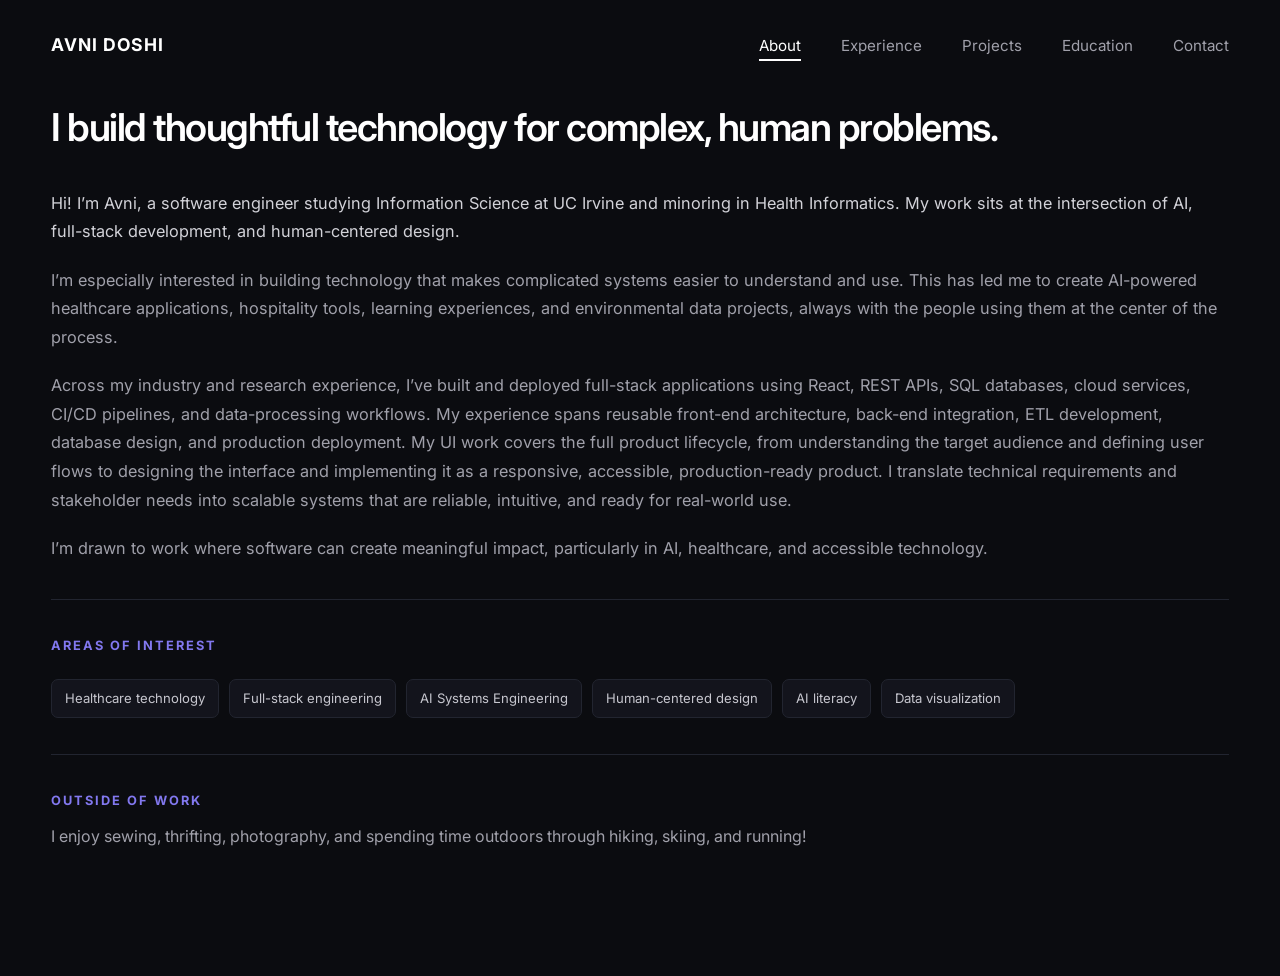
==== about.html @ ccf7d92a "Publish portfolio website" ====
<!DOCTYPE html>
<html lang="en">
<head>
    <meta charset="UTF-8"><meta name="viewport" content="width=device-width, initial-scale=1.0">
    <title>About - Avni Doshi</title>
    <link rel="preconnect" href="https://fonts.googleapis.com"><link rel="preconnect" href="https://fonts.gstatic.com" crossorigin>
    <link href="https://fonts.googleapis.com/css2?family=Inter:wght@300;400;500;600;700&display=swap" rel="stylesheet"><link rel="stylesheet" href="style.css">
</head>
<body>
    <header><a class="logo" href="index.html">Avni Doshi</a><nav aria-label="Main navigation"><ul>
        <li><a class="active" aria-current="page" href="about.html">About</a></li><li><a href="experience.html">Experience</a></li><li><a href="projects.html">Projects</a></li><li><a href="education.html">Education</a></li><li><a href="contact.html">Contact</a></li>
    </ul></nav></header>
    <main class="about-page">
        <section class="about-intro">
            <h1>I build thoughtful technology for complex, human problems.</h1>
            <div class="about-copy">
                <p>Hi! I’m Avni, a software engineer studying Information Science at UC Irvine and minoring in Health Informatics. My work sits at the intersection of AI, full-stack development, and human-centered design.</p>
                <p>I’m especially interested in building technology that makes complicated systems easier to understand and use. This has led me to create AI-powered healthcare applications, hospitality tools, learning experiences, and environmental data projects, always with the people using them at the center of the process.</p>
                <p>Across my industry and research experience, I’ve built and deployed full-stack applications using React, REST APIs, SQL databases, cloud services, CI/CD pipelines, and data-processing workflows. My experience spans reusable front-end architecture, back-end integration, ETL development, database design, and production deployment. My UI work covers the full product lifecycle, from understanding the target audience and defining user flows to designing the interface and implementing it as a responsive, accessible, production-ready product. I translate technical requirements and stakeholder needs into scalable systems that are reliable, intuitive, and ready for real-world use.</p>
                <p>I’m drawn to work where software can create meaningful impact, particularly in AI, healthcare, and accessible technology.</p>
            </div>
        </section>

        <section class="about-interests" aria-labelledby="interests-title">
            <h2 id="interests-title">Areas of interest</h2>
            <div class="interest-list">
                <span>Healthcare technology</span>
                <span>Full-stack engineering</span>
                <span>AI Systems Engineering</span>
                <span>Human-centered design</span>
                <span>AI literacy</span>
                <span>Data visualization</span>
            </div>
        </section>

        <section class="about-personal">
            <h2>Outside of work</h2>
            <p>I enjoy sewing, thrifting, photography, and spending time outdoors through hiking, skiing, and running!</p>
        </section>
    </main>
</body>
</html>
---- style.css ----
:root {
    --background: #0b0c10;
    --surface: #13141c;
    --surface-border: #222530;
    --text: #ffffff;
    --muted-text: #a0a0aa;
    --accent: #8278ef;
    --accent-hover: #7166df;
    --portrait-glow: rgba(113, 99, 190, 0.38);
}

/* Reset */

* {
    margin: 0;
    padding: 0;
    box-sizing: border-box;
}

html {
    scroll-behavior: smooth;
}

body {
    width: 100%;
    max-width: 100%;
    margin: 0;
    padding: 0 4%;
    overflow-x: hidden;

    background-color: var(--background);
    color: var(--text);

    font-family: "Inter", sans-serif;
    line-height: 1.5;
}

a {
    color: inherit;
    text-decoration: none;
}

/* Navigation */

header {
    display: flex;
    justify-content: space-between;
    align-items: center;

    width: 100%;
    padding: 2rem 0 1rem;
}

.logo {
    color: var(--text);
    font-size: 1.1rem;
    font-weight: 700;
    letter-spacing: 1px;
    text-transform: uppercase;
}

nav ul {
    display: flex;
    gap: 2.5rem;
    list-style: none;
}

nav ul li a {
    padding-bottom: 4px;

    color: var(--muted-text);
    font-size: 0.95rem;

    border-bottom: 2px solid transparent;

    transition:
        color 0.3s ease,
        border-color 0.3s ease;
}

nav ul li a:hover,
nav ul li a.active {
    color: var(--text);
    border-color: var(--text);
}

/* Hero */

.hero-container {
    position: relative;

    display: flex;
    align-items: stretch;
    justify-content: space-between;

    width: 100%;
    min-height: 460px;
    padding: 1.5rem 0 4rem;
    gap: 4rem;
}

.hero-text {
    flex: 1.6;

    display: flex;
    flex-direction: column;
    justify-content: flex-start;
    padding-top: 2rem;
}

.hero-text h1 {
    max-width: 900px;
    margin-bottom: 1.75rem;

    font-size: clamp(2.5rem, 4vw, 3.5rem);
    font-weight: 600;
    line-height: 1.2;
    letter-spacing: -0.5px;
}

.hero-text p {
    max-width: 700px;
    margin-bottom: 2.5rem;

    color: #b0b0b8;
    font-size: 1.2rem;
}

.cta-buttons {
    display: flex;
    gap: 1rem;
}

.btn {
    display: inline-flex;
    align-items: center;
    justify-content: center;

    padding: 0.85rem 2rem;
    border-radius: 8px;

    font-size: 0.95rem;
    font-weight: 500;
    cursor: pointer;

    transition:
        background-color 0.3s ease,
        border-color 0.3s ease,
        transform 0.3s ease;
}

.btn:hover {
    transform: translateY(-2px);
}

.btn-primary {
    color: #ffffff;
    background-color: var(--accent);
    border: 1px solid var(--accent);
}

.btn-primary:hover {
    background-color: var(--accent-hover);
    border-color: var(--accent-hover);
}

.btn-secondary {
    color: #ffffff;
    background-color: transparent;
    border: 1px solid #383a47;
}

.btn-secondary:hover {
    background-color: #1a1b22;
    border-color: #5a5d6c;
}

/* Transparent portrait and background glow */
.hero-image-wrapper {
    flex: 1;
    position: relative;
    isolation: isolate;

    display: flex;
    align-items: flex-end;
    justify-content: center;

    min-height: 500px;

    /* Important: remove the background and visible clipping */
    overflow: visible;
    background: transparent;
}

/* Soft glow that extends outside the image container */
.hero-image-wrapper::before {
    content: "";
    position: absolute;

    /* Extends the glow past the container so there is no hard line */
    inset: -20% -25% -10% -45%;
    z-index: -1;

    background:
        radial-gradient(
            ellipse at 65% 52%,
            rgba(113, 99, 190, 0.25) 0%,
            rgba(55, 52, 90, 0.15) 35%,
            rgba(25, 25, 40, 0.07) 55%,
            transparent 75%
        );

    filter: blur(20px);
    pointer-events: none;
}

/* Softens the bottom edge */
.hero-image-wrapper::after {
    content: "";
    position: absolute;
    right: -15%;
    bottom: 0;
    left: -15%;
    z-index: 2;

    height: 16%;

    background:
        linear-gradient(
            to bottom,
            transparent,
            var(--background) 92%
        );

    pointer-events: none;
}

.profile-img {
    position: relative;
    z-index: 1;

    display: block;
    width: 100%;
    max-width: 520px;
    height: 100%;

    object-fit: contain;
    object-position: center bottom;

    filter:
        drop-shadow(0 20px 32px rgba(0, 0, 0, 0.22));
}

/* Featured work */

.featured-section {
    width: 100%;
    padding-bottom: 6rem;
}

.section-title {
    margin-bottom: 2.5rem;

    color: #888894;
    font-size: 0.8rem;
    letter-spacing: 2px;
    text-transform: uppercase;
}

.grid-container {
    display: grid;
    grid-template-columns: repeat(4, minmax(0, 1fr));
    gap: 2rem;

    width: 100%;
}

.card {
    display: flex;
    flex-direction: column;

    padding: 1.75rem;

    background-color: var(--surface);
    border: 1px solid var(--surface-border);
    border-radius: 18px;

    cursor: pointer;

    transition:
        transform 0.3s ease,
        border-color 0.3s ease;
}

.card:hover {
    transform: translateY(-5px);
    border-color: #3b3f54;
}

.card-img-placeholder {
    width: 100%;
    height: 160px;
    margin-bottom: 1.5rem;

    overflow: hidden;

    background-color: #1c1e29;
    border-radius: 10px;
}

.thumb-aws {
    background:
        linear-gradient(
            135deg,
            #111111 0%,
            #222222 100%
        );
}

.thumb-scale {
    background-color: #fafafa;
}

.thumb-eco {
    background:
        radial-gradient(
            circle,
            #3a3b2b 0%,
            #111311 100%
        );
}

.thumb-say {
    background:
        linear-gradient(
            135deg,
            #445 0%,
            #89a 100%
        );
}

.tag {
    align-self: flex-start;

    margin-bottom: 0.85rem;
    padding: 0.25rem 0.6rem;

    color: #8a8d9a;
    background-color: #1c1e29;
    border-radius: 6px;

    font-size: 0.75rem;
    font-weight: 500;
}

.card h3 {
    margin-bottom: 0.6rem;

    font-size: 1.25rem;
    font-weight: 600;
}

.card p {
    flex-grow: 0;

    margin-bottom: 0;

    color: #8a8d9a;
    font-size: 0.9rem;
    line-height: 1.5;
}

.card-footer {
    display: none;
}

.featured-section .card-footer {
    display: none;
}

.arrow-icon {
    color: #555866;
    font-size: 0;
}

.arrow-icon::after {
    content: "↗";
    font-size: 1.2rem;
}

.card:hover .arrow-icon {
    color: #ffffff;
}

/* Tablet */

@media (max-width: 1200px) {
    .grid-container {
        grid-template-columns: repeat(2, 1fr);
    }
}

/* Mobile */

@media (max-width: 768px) {
    body {
        padding: 0 1.25rem;
    }

    header {
        align-items: flex-start;
        gap: 1.5rem;
    }

    nav ul {
        flex-wrap: wrap;
        justify-content: flex-end;
        gap: 0.75rem 1.25rem;
    }

    .hero-container {
        flex-direction: column-reverse;

        min-height: auto;
        padding: 1rem 0 4rem;
        gap: 2rem;
    }

    .hero-image-wrapper {
        width: 100%;
        min-height: 390px;
    }

    .profile-img {
        max-width: 430px;
    }

    .hero-text {
        text-align: center;
    }

    .hero-text p {
        margin: 0 auto 2.5rem;
    }

    .cta-buttons {
        justify-content: center;
    }

    .grid-container {
        grid-template-columns: 1fr;
    }
}

@media (max-width: 520px) {
    header {
        flex-direction: column;
    }

    nav,
    nav ul {
        width: 100%;
    }

    nav ul {
        justify-content: flex-start;
    }

    .hero-image-wrapper {
        min-height: 330px;
    }

    .cta-buttons {
        flex-direction: column;
    }
}

/* Interior pages */

.page-intro {
    display: flex;
    flex-direction: column;
    justify-content: flex-start;
    min-height: auto;
    max-width: 850px;
    padding: 2rem 0 8rem;
}

.page-eyebrow {
    margin-bottom: 1rem;
    color: var(--accent);
    font-size: 0.8rem;
    font-weight: 600;
    letter-spacing: 2px;
    text-transform: uppercase;
}

.page-intro h1 {
    margin-bottom: 1.5rem;
    font-size: clamp(2.75rem, 6vw, 5.5rem);
    font-weight: 600;
    line-height: 1.05;
    letter-spacing: -2px;
}

.page-intro > p:last-child {
    max-width: 700px;
    color: var(--muted-text);
    font-size: 1.2rem;
}

/* Projects index */

.projects-page,
.case-study {
    width: 100%;
    margin: 0 auto;
    padding: 2rem 0 8rem;
}

.projects-page {
    padding-top: 2rem;
}

.projects-heading {
    max-width: 760px;
    margin-bottom: 4rem;
}

.projects-heading h1,
.case-hero h1 {
    margin-bottom: 1.5rem;
    font-size: clamp(1.9rem, 3.5vw, 3.25rem);
    font-weight: 600;
    line-height: 1.05;
    letter-spacing: -2px;
}

.projects-heading > p:last-child {
    color: var(--muted-text);
    font-size: 1.1rem;
}

.project-list {
    display: grid;
    grid-template-columns: repeat(3, minmax(0, 1fr));
    gap: 1.5rem;
}

.project-card {
    display: block;
    overflow: hidden;
    background: var(--surface);
    border: 1px solid var(--surface-border);
    border-radius: 18px;
    transition: transform 0.25s ease, border-color 0.25s ease;
}

.project-card:hover,
.project-card:focus-visible {
    transform: translateY(-5px);
    border-color: #4a4e66;
    outline: none;
}

.project-card-image,
.case-hero-image {
    display: flex;
    align-items: center;
    justify-content: center;
    aspect-ratio: 16 / 10;
    color: rgba(255, 255, 255, 0.62);
    font-size: 0.75rem;
    font-weight: 600;
    letter-spacing: 1.5px;
    text-transform: uppercase;
}

.project-card-image img {
    display: block;
    width: 100%;
    height: 100%;
    object-fit: cover;
}

.project-card-image.cooking-thumbnail {
    padding: 0.65rem;
    background: #ead2cf;
}

.project-card-image.cooking-thumbnail img {
    object-fit: contain;
    object-position: center top;
}

.project-card-image.cycles-thumbnail,
.card-img-placeholder.cycles-thumbnail {
    padding: 0.65rem;
    background: #e1e6f5;
}

.project-card-image.cycles-thumbnail img,
.card-img-placeholder.cycles-thumbnail img {
    width: 100%;
    height: 100%;
    object-fit: contain;
    object-position: center;
}

.project-card-image.ecogov-thumbnail {
    padding: 0.65rem;
    background: #e7edf1;
}

.project-card-image.ecogov-thumbnail img {
    object-fit: contain;
    object-position: center;
}

.project-card-image.zot-thumbnail {
    padding: 0.65rem;
    background: #eaf0f7;
}

.project-card-image.zot-thumbnail img {
    object-fit: contain;
    object-position: center top;
}

.project-card-image.solace-thumbnail {
    padding: 0.65rem;
    background: #dce5f0;
}

.project-card-image.solace-thumbnail img {
    object-fit: contain;
    object-position: center top;
}

.image-science { background: linear-gradient(135deg, #173d50, #6675c7); }
.image-health { background: linear-gradient(135deg, #24483f, #62a68a); }
.image-solace { background: linear-gradient(135deg, #493a64, #b078a4); }
.image-zot { background: linear-gradient(135deg, #21426a, #d49a37); }
.image-home { background: linear-gradient(135deg, #372f66, #737ce4); }
.image-eco { background: linear-gradient(135deg, #273c2c, #7e9853); }
.image-cooking { background: linear-gradient(135deg, #66392e, #d27b52); }
.image-cycles { background: linear-gradient(135deg, #28394c, #568c9e); }

.project-card-copy {
    padding: 1.25rem;
}

.project-card-copy h2 {
    margin-bottom: 0.5rem;
    font-size: 1.1rem;
}

.project-card-copy p,
.case-section p {
    color: var(--muted-text);
}

/* Keep media transitions identical across every project detail page. */
.project-gallery {
    margin-top: 0;
    margin-bottom: 0;
    padding-top: 1rem;
    padding-bottom: 1.5rem;
}

.project-link {
    display: inline-block;
    margin-top: 1rem;
    color: #c2bcff;
    font-size: 0.9rem;
}

/* Project detail pages */

.back-link {
    display: inline-block;
    margin-bottom: 1.75rem;
    color: var(--muted-text);
}

.back-link:hover { color: var(--text); }

.case-hero { margin-bottom: 1.5rem; }

.case-hero .page-eyebrow { display: none; }

.case-hero-action {
    margin-top: 1.25rem;
}

.case-hero-actions {
    display: flex;
    flex-wrap: wrap;
    gap: 0.75rem;
    margin-top: 1.25rem;
}

.case-hero-image {
    width: 100%;
    margin-top: 3rem;
    border-radius: 18px;
}

.case-section {
    padding: 2.25rem 0;
    border-top: 1px solid var(--surface-border);
}

.case-section h2 {
    margin-bottom: 1.5rem;
    font-size: 1.35rem;
}

.case-section p {
    max-width: none;
    font-size: 1.05rem;
    line-height: 1.8;
}

.case-image-slot {
    display: flex;
    align-items: center;
    justify-content: center;
    min-height: 320px;
    margin-top: 1.5rem;
    color: #6f7280;
    background: var(--surface);
    border: 1px dashed #3a3d4b;
    border-radius: 14px;
}

.ecogov-hero > p {
    max-width: none;
    color: var(--muted-text);
    font-size: 1.1rem;
}

.case-content {
    display: grid;
    gap: 1rem;
    max-width: none;
}

.case-bullets {
    display: grid;
    gap: 0.7rem;
    margin-left: 1.2rem;
}

.case-bullets li {
    color: var(--muted-text);
    line-height: 1.7;
}

.download-button {
    justify-self: start;
    margin-top: 0.5rem;
}

.ecogov-gallery,
.cycles-gallery {
    display: grid;
    grid-template-columns: repeat(2, minmax(0, 1fr));
    gap: 1.5rem;
    align-items: start;
    width: min(100%, 980px);
    margin: 0 auto;
    padding: 1rem 0 1.5rem;
}

.ecogov-gallery figure,
.cycles-gallery figure {
    display: flex;
    flex-direction: column;
    align-items: center;
    overflow: hidden;
    padding: 1rem;
    background: #ffffff;
    border-radius: 14px;
    text-align: center;
}

.ecogov-gallery img,
.cycles-gallery img {
    display: block;
    width: auto;
    max-width: 100%;
    max-height: 44vh;
    height: auto;
    margin: 0 auto;
    object-fit: contain;
    object-position: center;
    border-radius: 8px;
}

.ecogov-gallery figcaption,
.cycles-gallery figcaption {
    padding: 0.8rem 0.25rem 0.15rem;
    color: #555866;
    font-size: 0.78rem;
}

.ecogov-gallery .gallery-wide,
.cycles-gallery .gallery-wide {
    grid-column: 1 / -1;
    width: min(100%, 760px);
    justify-self: center;
}

.health-gallery {
    display: grid;
    gap: 1.5rem;
    padding: 1rem 0 1.5rem;
}

.health-gallery figure {
    display: flex;
    flex-direction: column;
    align-items: center;
    overflow: hidden;
    padding: 1rem;
    background: #ffffff;
    border-radius: 14px;
    text-align: center;
}

.health-gallery img {
    display: block;
    width: 100%;
    height: auto;
    margin: 0 auto;
    border-radius: 8px;
}

.health-gallery figcaption {
    width: 100%;
    box-sizing: border-box;
    padding: 0.8rem 0.25rem 0.15rem;
    color: #555866;
    font-size: 0.78rem;
}

.tech-list {
    display: flex;
    flex-wrap: wrap;
    gap: 0.65rem;
}

.health-thumbnail {
    display: flex;
    align-items: center;
    justify-content: center;
    background: #e9eff0;
}

.health-thumbnail img {
    display: block;
    width: 92%;
    height: 88%;
    margin: auto;
    object-fit: contain;
    object-position: center;
    border-radius: 7px;
}

.science-thumbnail {
    display: flex;
    align-items: center;
    justify-content: center;
    background: #eeeafd;
}

.science-thumbnail img {
    display: block;
    width: 92%;
    height: 88%;
    margin: auto;
    object-fit: contain;
    object-position: center;
    border-radius: 7px;
}

.tech-list span {
    padding: 0.55rem 0.8rem;
    color: #c7c7cf;
    background: var(--surface);
    border: 1px solid var(--surface-border);
    border-radius: 7px;
    font-size: 0.85rem;
}

.cooking-gallery {
    columns: 2;
    column-gap: 1.5rem;
    width: min(100%, 900px);
    margin: 0 auto;
    padding: 1rem 0 1.5rem;
}

.cooking-gallery figure {
    display: flex;
    flex-direction: column;
    align-items: center;
    break-inside: avoid;
    overflow: hidden;
    margin-bottom: 1.5rem;
    padding: 1rem;
    background: #ffffff;
    border-radius: 14px;
    text-align: center;
}

.cooking-gallery .cooking-ui-figure {
    width: min(360px, 100%);
    margin-right: auto;
    margin-left: auto;
}

.cooking-gallery img {
    display: block;
    width: auto;
    max-width: 100%;
    max-height: 42vh;
    height: auto;
    margin: 0 auto;
    object-fit: contain;
    object-position: center;
    border-radius: 8px;
}

.cooking-gallery .cooking-ui-figure img {
    max-height: 52vh;
}

.cooking-gallery figcaption {
    padding: 0.8rem 0.25rem 0.15rem;
    color: #555866;
    font-size: 0.78rem;
}

.zot-gallery,
.solace-gallery {
    columns: 2;
    column-gap: 1.5rem;
    padding: 1rem 0 1.5rem;
}

.zot-gallery figure,
.solace-gallery figure {
    display: flex;
    flex-direction: column;
    align-items: center;
    max-width: 100%;
    box-sizing: border-box;
    break-inside: avoid;
    overflow: hidden;
    margin: 0 auto 1.5rem;
    padding: 1rem;
    background: #ffffff;
    border-radius: 14px;
    text-align: center;
}

.zot-gallery figure {
    width: min(100%, calc(45.7vh + 2rem));
}

.zot-gallery {
    display: flex;
    gap: 1.5rem;
    overflow-x: auto;
    scroll-padding-inline: max(1rem, calc((100% - 52vh - 2rem) / 2));
    scroll-snap-type: x mandatory;
    overscroll-behavior-inline: contain;
    padding-inline: max(1rem, calc((100% - 52vh - 2rem) / 2));
    scrollbar-width: thin;
    scrollbar-color: var(--accent) var(--surface);
}

.zot-gallery figure {
    flex: 0 0 min(calc(45.7vh + 2rem), calc(100% - 2rem));
    margin: 0 0 1.5rem;
    scroll-snap-align: center;
    scroll-snap-stop: always;
}

.solace-gallery figure {
    width: min(100%, calc(42vh + 2rem));
}

.solace-gallery {
    display: flex;
    gap: 1.5rem;
    overflow-x: auto;
    scroll-padding-inline: max(1rem, calc((100% - 47.9vh - 2rem) / 2));
    scroll-snap-type: x mandatory;
    overscroll-behavior-inline: contain;
    padding-inline: max(1rem, calc((100% - 47.9vh - 2rem) / 2));
    scrollbar-width: thin;
    scrollbar-color: var(--accent) var(--surface);
}

.solace-gallery figure {
    flex: 0 0 min(calc(42vh + 2rem), calc(100% - 2rem));
    margin: 0 0 1.5rem;
    scroll-snap-align: center;
    scroll-snap-stop: always;
}

.flashcard-gallery {
    --flashcard-half-width: 21rem;
    position: relative;
    display: block;
    overflow: visible;
    padding: 1rem 0 1.5rem;
    columns: auto;
}

.zot-gallery.flashcard-gallery {
    --flashcard-half-width: 22.85vh;
}

.solace-gallery.flashcard-gallery {
    --flashcard-half-width: 21vh;
}

.health-gallery.flashcard-gallery {
    --flashcard-half-width: min(30vw, 450px);
}

.health-gallery.flashcard-gallery figure {
    width: min(60vw, 900px);
}

.health-gallery.flashcard-gallery img {
    max-height: 58vh;
    object-fit: contain;
}

.homescreen-gallery.flashcard-gallery {
    --flashcard-half-width: min(30vw, 450px);
}

.homescreen-gallery.flashcard-gallery figure {
    width: min(60vw, 900px);
    max-width: 100%;
    box-sizing: border-box;
    overflow: hidden;
    padding: 1rem;
    background: #ffffff;
    border-radius: 14px;
    text-align: center;
}

.homescreen-gallery.flashcard-gallery figure.is-active {
    display: flex;
    flex-direction: column;
    align-items: center;
}

.homescreen-gallery.flashcard-gallery img {
    display: block;
    width: 100%;
    max-height: 58vh;
    height: auto;
    margin: 0 auto;
    object-fit: contain;
    object-position: center;
    border-radius: 8px;
}

.homescreen-gallery.flashcard-gallery figcaption {
    width: 100%;
    box-sizing: border-box;
    padding: 0.8rem 0.25rem 0.15rem;
    color: #555866;
    font-size: 0.78rem;
}

.homescreen-thumbnail {
    background: #e9e4ef;
    display: flex;
    align-items: center;
    justify-content: center;
    overflow: hidden;
}

.homescreen-thumbnail img {
    width: 92%;
    height: 92%;
    object-fit: contain;
    object-position: center;
}

.science-gallery.flashcard-gallery {
    --flashcard-half-width: min(26vw, 390px);
    padding-top: 1rem;
    padding-bottom: 1.5rem;
}

.science-gallery.flashcard-gallery figure {
    width: min(52vw, 780px);
    max-width: 100%;
    box-sizing: border-box;
    overflow: hidden;
    padding: 1rem;
    background: #ffffff;
    border-radius: 14px;
    text-align: center;
}

.science-gallery.flashcard-gallery figure.is-active {
    display: flex;
    flex-direction: column;
    align-items: center;
}

.science-gallery.flashcard-gallery img {
    display: block;
    width: 100%;
    max-height: 42vh;
    height: auto;
    margin: 0 auto;
    object-fit: contain;
    object-position: center;
    border-radius: 8px;
}

.science-gallery.flashcard-gallery figcaption {
    width: 100%;
    box-sizing: border-box;
    padding: 0.8rem 0.25rem 0.15rem;
    color: #555866;
    font-size: 0.78rem;
}

.flashcard-gallery figure {
    display: none;
    margin: 0 auto 1.25rem;
}

.flashcard-gallery figure.is-active {
    display: flex;
}

.flashcard-controls {
    position: absolute;
    inset: 1rem 0 1.5rem;
    pointer-events: none;
}

.flashcard-controls button {
    position: absolute;
    top: 50%;
    width: 2.6rem;
    height: 3.1rem;
    padding: 0 0 0.2rem;
    transform: translateY(-50%);
    color: #c7c7cf;
    background: var(--surface);
    border: 1px solid var(--surface-border);
    border-radius: 12px;
    font: inherit;
    font-size: 1.7rem;
    line-height: 1;
    cursor: pointer;
    pointer-events: auto;
    box-shadow: none;
}

.flashcard-controls button:first-child {
    left: max(0.25rem, calc(50% - var(--flashcard-half-width) - 6.5rem));
}

.flashcard-controls button:last-child {
    right: max(0.25rem, calc(50% - var(--flashcard-half-width) - 6.5rem));
}

.flashcard-controls button:hover,
.flashcard-controls button:focus-visible {
    color: #ffffff;
    background: #191a22;
    border-color: #555866;
    filter: none;
}

.flashcard-controls span {
    position: absolute;
    right: 0;
    bottom: 0;
    left: 0;
    transform: translateY(0.35rem);
    min-width: 3.5rem;
    color: var(--muted-text);
    text-align: center;
    font-size: 0.82rem;
}

.zot-gallery img,
.solace-gallery img {
    display: block;
    width: auto;
    max-width: 100%;
    max-height: 72vh;
    height: auto;
    margin: 0 auto;
    object-fit: contain;
}

.zot-gallery figcaption,
.solace-gallery figcaption {
    width: 100%;
    box-sizing: border-box;
    padding: 0.8rem 0.25rem 0.15rem;
    color: #555866;
    font-size: 0.78rem;
}

.prototype-evolution {
    display: flex;
    flex-direction: column;
    align-items: center;
    overflow: hidden;
    margin-top: 0.5rem;
    padding: 1rem;
    background: #ffffff;
    border-radius: 14px;
    text-align: center;
}

.prototype-evolution img {
    display: block;
    width: auto;
    max-width: 80%;
    height: auto;
    margin: 0 auto;
}

.prototype-evolution figcaption {
    padding: 0.8rem 0.25rem 0.15rem;
    color: #555866;
    font-size: 0.78rem;
}

@media (max-width: 768px) {
    .project-list { grid-template-columns: 1fr; }
    .case-section { grid-template-columns: 1fr; gap: 1.25rem; }
    .case-image-slot { grid-column: 1; }
    .ecogov-gallery,
    .cycles-gallery { grid-template-columns: 1fr; }
    .ecogov-gallery .gallery-wide,
    .cycles-gallery .gallery-wide { grid-column: 1; }
    .cooking-gallery { columns: 1; }
    .zot-gallery,
    .solace-gallery { columns: 1; }
}

@media (min-width: 769px) and (max-width: 1050px) {
    .project-list { grid-template-columns: repeat(2, minmax(0, 1fr)); }
}

/* Education */

.education-page {
    width: min(1120px, 100%);
    margin: 0 auto;
    padding: 2rem 0 8rem;
}

.education-degree {
    width: 100%;
    padding-bottom: 2.5rem;
}

.education-degree h1 {
    max-width: 850px;
    font-size: clamp(1.4rem, 2vw, 1.85rem);
    font-weight: 600;
    line-height: 1.2;
    letter-spacing: -0.75px;
}

.degree-line {
    display: flex;
    align-items: baseline;
    justify-content: space-between;
    gap: 2rem;
}

.education-degree h1 em {
    color: var(--muted-text);
    font-weight: 400;
}

.education-dates {
    flex-shrink: 0;
    margin-top: 0;
    color: var(--muted-text);
    font-size: 0.95rem;
}

.education-minor {
    margin-top: 0.4rem;
    color: #c2bcff;
    font-size: clamp(1.15rem, 1.6vw, 1.45rem);
}

.education-section {
    padding: 3.25rem 0;
    border-top: 1px solid var(--surface-border);
}

.section-heading {
    margin-bottom: 1.5rem;
}

.section-heading h2 {
    font-size: clamp(1.8rem, 3vw, 2.5rem);
    font-weight: 600;
}

.research-list {
    display: grid;
    gap: 1.5rem;
}

.research-card {
    padding: 2rem;
    background: var(--surface);
    border: 1px solid var(--surface-border);
    border-radius: 18px;
}

.research-card-heading {
    display: flex;
    justify-content: space-between;
    align-items: baseline;
    gap: 1.5rem;
    margin-bottom: 1rem;
}

.research-card-heading h3 {
    font-size: 1.35rem;
}

.research-card-heading a,
.inline-link {
    color: #c2bcff;
}

.research-card > p,
.research-card li {
    color: var(--muted-text);
    line-height: 1.75;
}

.research-card ul {
    display: grid;
    gap: 0.8rem;
    margin: 1.25rem 0 0 1.2rem;
}

.research-card li ul {
    gap: 0.45rem;
    margin-top: 0.55rem;
}

.research-card li ul li {
    font-size: 0.95rem;
}

.research-card strong {
    color: var(--text);
    font-weight: 600;
}

.course-grid {
    display: grid;
    grid-template-columns: repeat(3, minmax(0, 1fr));
    gap: 1rem;
}

.course {
    min-height: 130px;
    padding: 0.9rem 1rem;
    background: var(--surface);
    border: 1px solid var(--surface-border);
    border-radius: 12px;
}

.course span {
    display: block;
    margin-bottom: 0.35rem;
    color: #9c93ff;
    font-size: 0.75rem;
    font-weight: 600;
    letter-spacing: 1px;
}

.course h3 {
    font-size: 0.95rem;
    line-height: 1.45;
}

.course p {
    margin-top: 0.4rem;
    color: var(--muted-text);
    font-size: 0.78rem;
    line-height: 1.45;
}

@media (max-width: 900px) {
    .course-grid { grid-template-columns: repeat(2, minmax(0, 1fr)); }
}

@media (max-width: 560px) {
    .degree-line { align-items: flex-start; flex-direction: column; gap: 0.5rem; }
    .research-card { padding: 1.4rem; }
    .research-card-heading { align-items: flex-start; flex-direction: column; gap: 0.5rem; }
    .course-grid { grid-template-columns: 1fr; }
}

/* Experience */

.experience-page {
    width: min(1120px, 100%);
    margin: 0 auto;
    padding: 2rem 0 8rem;
}

.experience-section {
    padding: 3.25rem 0;
    border-top: 1px solid var(--surface-border);
    scroll-margin-top: 2rem;
}

.jobs-section {
    padding-top: 2rem;
    border-top: 0;
}

.experience-jump-nav {
    display: flex;
    flex-wrap: wrap;
    gap: 0.65rem;
    padding-bottom: 0.5rem;
}

.experience-jump-nav a {
    padding: 0.4rem 0.7rem;
    color: var(--muted-text);
    background: var(--surface);
    border: 1px solid var(--surface-border);
    border-radius: 7px;
    font-size: 0.78rem;
    transition: color 0.2s ease, border-color 0.2s ease;
}

.experience-jump-nav a:hover,
.experience-jump-nav a:focus-visible {
    color: var(--text);
    border-color: #55596b;
    outline: none;
}

.experience-list {
    display: grid;
    gap: 1.5rem;
}

.experience-card {
    padding: 2rem;
    background: var(--surface);
    border: 1px solid var(--surface-border);
    border-radius: 18px;
}

.experience-card-heading {
    display: flex;
    justify-content: space-between;
    align-items: flex-start;
    gap: 2rem;
    margin-bottom: 1.25rem;
}

.experience-card-heading h2 {
    margin-bottom: 0.25rem;
    font-size: 1.3rem;
}

.experience-card-heading p,
.experience-card-heading time,
.experience-card li {
    color: var(--muted-text);
}

.experience-card-heading time {
    flex-shrink: 0;
    font-size: 0.9rem;
}

.experience-card ul {
    display: grid;
    gap: 0.75rem;
    margin-left: 1.2rem;
}

.experience-card li {
    line-height: 1.7;
}

@media (max-width: 650px) {
    .experience-card { padding: 1.4rem; }
    .experience-card-heading { flex-direction: column; gap: 0.5rem; }
}

/* Contact */

.contact-page {
    width: min(1120px, 100%);
    margin: 0 auto;
    padding: 2rem 0 8rem;
}

.contact-heading {
    max-width: 720px;
    margin-bottom: 3rem;
}

.contact-heading h1 {
    margin-bottom: 0.8rem;
    font-size: clamp(1.75rem, 3vw, 2.75rem);
    line-height: 1.1;
}

.contact-heading > p:last-child { color: var(--muted-text); }

.contact-layout {
    display: grid;
    grid-template-columns: minmax(230px, 0.75fr) minmax(0, 1.8fr);
    gap: 2rem;
    align-items: start;
}

.contact-links {
    display: grid;
    gap: 0.75rem;
}

.contact-links a {
    display: flex;
    flex-direction: column;
    gap: 0.2rem;
    padding: 1.1rem 1.25rem;
    background: var(--surface);
    border: 1px solid var(--surface-border);
    border-radius: 12px;
    transition: border-color 0.2s ease, transform 0.2s ease;
}

.contact-links a:hover {
    transform: translateY(-2px);
    border-color: #4a4e66;
}

.contact-links small { color: var(--muted-text); }

.contact-form-section {
    padding: 1.75rem;
    background: var(--surface);
    border: 1px solid var(--surface-border);
    border-radius: 18px;
}

.contact-form-section h2 { margin-bottom: 1.5rem; }

.contact-form {
    display: grid;
    gap: 1rem;
}

.form-row { display: grid; gap: 0.45rem; }

.form-row label { font-size: 0.85rem; font-weight: 500; }

.form-label {
    display: flex;
    align-items: center;
    gap: 0.55rem;
    font-size: 0.85rem;
    font-weight: 500;
}

.optional-badge {
    padding: 0.2rem 0.45rem;
    color: var(--muted-text);
    background: #1a1b24;
    border: 1px solid var(--surface-border);
    border-radius: 999px;
    font-size: 0.65rem;
    font-weight: 500;
    letter-spacing: 0.3px;
}

.form-row label span,
.form-row small,
.form-status { color: var(--muted-text); font-weight: 400; }

.form-row input,
.form-row textarea {
    width: 100%;
    padding: 0.75rem 0.9rem;
    color: var(--text);
    background: #0f1016;
    border: 1px solid #343744;
    border-radius: 10px;
    font: inherit;
}

.form-row input:focus,
.form-row textarea:focus {
    border-color: var(--accent);
    outline: 2px solid rgba(130, 120, 239, 0.2);
}

.form-row textarea { resize: vertical; }

.form-row input[type="file"] {
    padding: 0.45rem;
    color: var(--muted-text);
    cursor: pointer;
}

.form-row input[type="file"]::file-selector-button {
    margin-right: 0.85rem;
    padding: 0.6rem 0.9rem;
    color: var(--text);
    background: #1c1e29;
    border: 1px solid #3a3d4b;
    border-radius: 7px;
    font: inherit;
    font-size: 0.82rem;
    font-weight: 500;
    cursor: pointer;
    transition: background-color 0.2s ease, border-color 0.2s ease;
}

.form-row input[type="file"]::file-selector-button:hover {
    background: #252735;
    border-color: #55596b;
}

.visually-hidden-file-input {
    position: absolute;
    width: 1px;
    height: 1px;
    overflow: hidden;
    clip: rect(0 0 0 0);
    clip-path: inset(50%);
    white-space: nowrap;
}

.file-picker {
    display: flex;
    align-items: center;
    gap: 0.85rem;
    min-height: 3.1rem;
    padding: 0.45rem;
    color: var(--muted-text);
    background: #0f1016;
    border: 1px solid #343642;
    border-radius: 10px;
}

.file-picker-button {
    flex: 0 0 auto;
    padding: 0.65rem 0.9rem;
    color: var(--text);
    background: #1c1e29;
    border: 1px solid #3a3d4b;
    border-radius: 7px;
    font-size: 0.82rem;
    font-weight: 500;
    cursor: pointer;
    transition: background-color 0.2s ease, border-color 0.2s ease;
}

.file-picker-button:hover,
.visually-hidden-file-input:focus-visible + .file-picker-button {
    background: #252735;
    border-color: #55596b;
}

.file-picker > span {
    overflow: hidden;
    text-overflow: ellipsis;
    white-space: nowrap;
    font-size: 0.82rem;
}

.selected-files {
    display: grid;
    gap: 0.45rem;
    margin: 0;
    padding: 0;
    list-style: none;
}

.selected-files:empty {
    display: none;
}

.selected-files li {
    display: flex;
    align-items: center;
    justify-content: space-between;
    gap: 1rem;
    padding: 0.65rem 0.75rem;
    background: #181922;
    border: 1px solid var(--surface-border);
    border-radius: 8px;
}

.selected-files li > span {
    display: grid;
    min-width: 0;
}

.selected-files strong {
    overflow: hidden;
    color: var(--text);
    text-overflow: ellipsis;
    white-space: nowrap;
    font-size: 0.78rem;
    font-weight: 500;
}

.selected-files small {
    font-size: 0.68rem;
}

.selected-files button {
    padding: 0.4rem 0.6rem;
    color: #c7c7cf;
    background: transparent;
    border: 1px solid #3a3d4b;
    border-radius: 6px;
    font: inherit;
    font-size: 0.7rem;
    cursor: pointer;
}

.selected-files button:hover,
.selected-files button:focus-visible {
    color: #ffffff;
    border-color: #666a7b;
}

.contact-form .btn { justify-self: start; }

.contact-form .btn:disabled {
    cursor: not-allowed;
    opacity: 0.55;
    transform: none;
}

.form-status { font-size: 0.78rem; }

@media (max-width: 760px) {
    .contact-layout { grid-template-columns: 1fr; }
    .contact-form-section { padding: 1.4rem; }
}

/* About */

.about-page {
    width: 100%;
    margin: 0 auto;
    padding: 2rem 0 8rem;
}

.about-intro {
    padding-bottom: 2.25rem;
}

.about-intro h1 {
    max-width: none;
    margin-bottom: 2.5rem;
    font-size: clamp(1.8rem, 3vw, 2.8rem);
    font-weight: 600;
    line-height: 1.1;
    letter-spacing: -1.5px;
}

.about-copy {
    display: grid;
    gap: 1.25rem;
    max-width: none;
}

.about-copy p {
    color: var(--muted-text);
    font-size: 1.02rem;
    line-height: 1.75;
}

.about-copy p:first-child { color: #d2d2d8; }

.about-interests {
    padding-top: 2.25rem;
    border-top: 1px solid var(--surface-border);
}

.about-interests h2 {
    margin-bottom: 1.5rem;
    color: var(--accent);
    font-size: 0.8rem;
    letter-spacing: 2px;
    text-transform: uppercase;
}

.interest-list {
    display: flex;
    flex-wrap: wrap;
    gap: 0.65rem;
}

.interest-list span {
    padding: 0.55rem 0.8rem;
    color: #c7c7cf;
    background: var(--surface);
    border: 1px solid var(--surface-border);
    border-radius: 7px;
    font-size: 0.82rem;
}

.about-personal {
    margin-top: 2.25rem;
    padding-top: 2.25rem;
    border-top: 1px solid var(--surface-border);
}

.about-personal h2 {
    margin-bottom: 0.85rem;
    color: var(--accent);
    font-size: 0.8rem;
    letter-spacing: 2px;
    text-transform: uppercase;
}

.about-personal p {
    color: var(--muted-text);
    font-size: 1rem;
}

@media (max-width: 640px) {
    .flashcard-gallery figure {
        max-width: calc(100% - 6.5rem);
    }

    .flashcard-controls button {
        width: 2.35rem;
        height: 2.75rem;
        font-size: 1.65rem;
    }

    .flashcard-controls button:first-child {
        left: 0.25rem;
    }

    .flashcard-controls button:last-child {
        right: 0.25rem;
    }
}
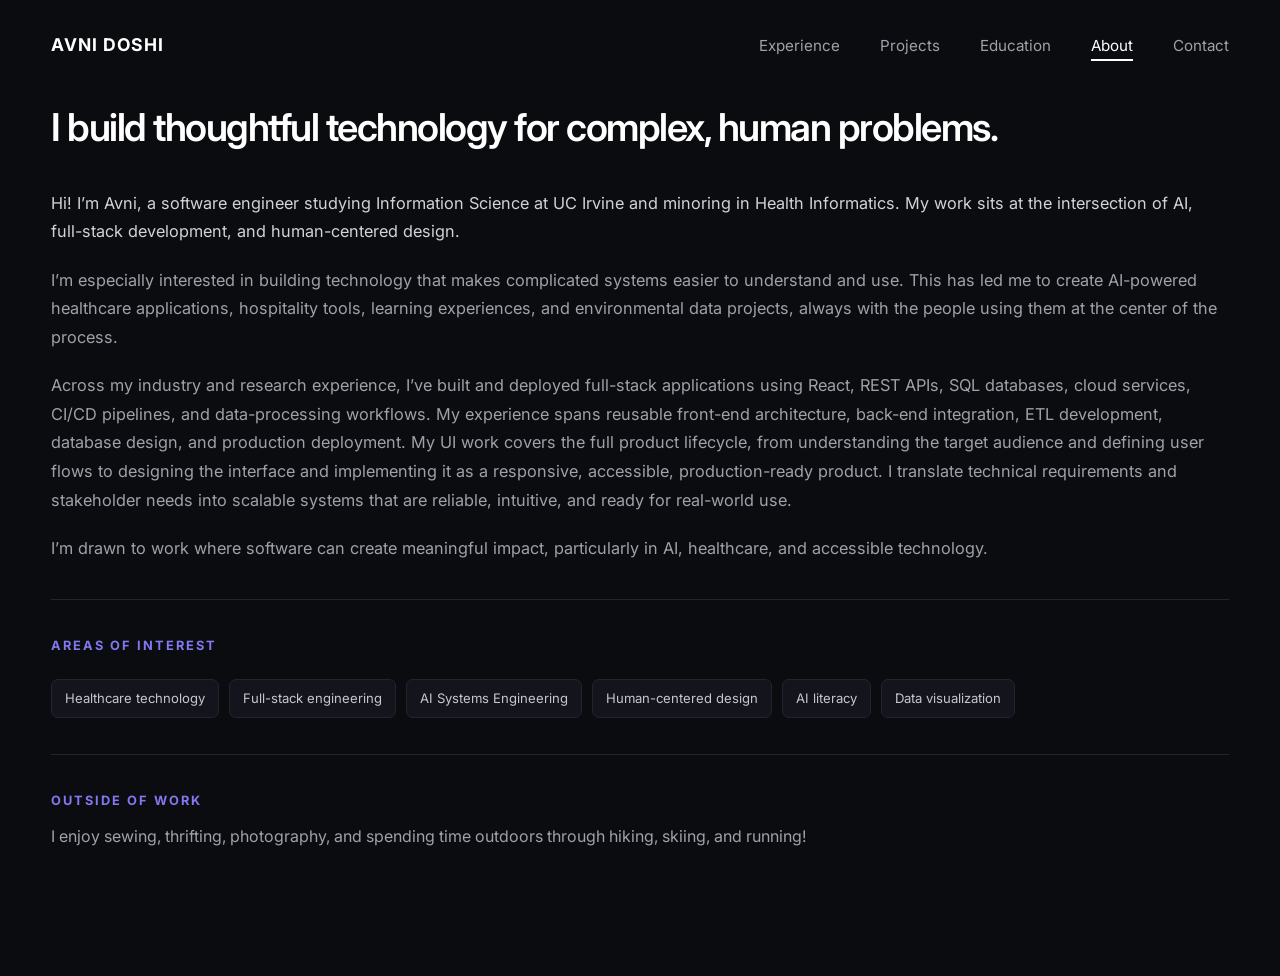
==== commit 58de1a9f: "Reorder top navigation menu" ====
--- a/about.html
+++ b/about.html
@@ -3,12 +3,13 @@
 <head>
     <meta charset="UTF-8"><meta name="viewport" content="width=device-width, initial-scale=1.0">
     <title>About - Avni Doshi</title>
+    <link rel="icon" type="image/png" href="favicon.png">
     <link rel="preconnect" href="https://fonts.googleapis.com"><link rel="preconnect" href="https://fonts.gstatic.com" crossorigin>
     <link href="https://fonts.googleapis.com/css2?family=Inter:wght@300;400;500;600;700&display=swap" rel="stylesheet"><link rel="stylesheet" href="style.css">
 </head>
 <body>
-    <header><a class="logo" href="index.html">Avni Doshi</a><nav aria-label="Main navigation"><ul>
-        <li><a class="active" aria-current="page" href="about.html">About</a></li><li><a href="experience.html">Experience</a></li><li><a href="projects.html">Projects</a></li><li><a href="education.html">Education</a></li><li><a href="contact.html">Contact</a></li>
+    <header><a class="logo" href="/">Avni Doshi</a><nav aria-label="Main navigation"><ul>
+        <li><a href="experience.html">Experience</a></li><li><a href="projects.html">Projects</a></li><li><a href="education.html">Education</a></li><li><a class="active" aria-current="page" href="about.html">About</a></li><li><a href="contact.html">Contact</a></li>
     </ul></nav></header>
     <main class="about-page">
         <section class="about-intro">
--- a/style.css
+++ b/style.css
@@ -376,20 +376,6 @@
 
 .featured-section .card-footer {
     display: none;
-}
-
-.arrow-icon {
-    color: #555866;
-    font-size: 0;
-}
-
-.arrow-icon::after {
-    content: "↗";
-    font-size: 1.2rem;
-}
-
-.card:hover .arrow-icon {
-    color: #ffffff;
 }
 
 /* Tablet */
@@ -810,6 +796,54 @@
     grid-column: 1 / -1;
     width: min(100%, 760px);
     justify-self: center;
+}
+
+.cycles-team-highlight {
+    display: flex;
+    flex-direction: column;
+    align-items: center;
+    width: min(100%, 520px);
+    box-sizing: border-box;
+    margin: 1rem auto 2.25rem;
+    padding: 1rem;
+    overflow: hidden;
+    background: #ffffff;
+    border-radius: 14px;
+    text-align: center;
+}
+
+.cycles-team-highlight img {
+    display: block;
+    width: 100%;
+    height: auto;
+    max-height: 68vh;
+    object-fit: contain;
+    object-position: center;
+    border-radius: 8px;
+}
+
+.cycles-team-highlight figcaption {
+    width: 100%;
+    box-sizing: border-box;
+    padding: 0.8rem 0.25rem 0.15rem;
+    color: #555866;
+    font-size: 0.78rem;
+}
+
+.cycles-gallery .gallery-portrait-fit {
+    width: min(100%, calc(29.72vh + 2rem));
+    box-sizing: border-box;
+    justify-self: center;
+}
+
+.cycles-gallery .gallery-portrait-fit img {
+    width: 100%;
+}
+
+@media (min-width: 769px) {
+    .cycles-gallery {
+        grid-template-columns: max-content minmax(0, 1fr);
+    }
 }
 
 .health-gallery {
@@ -1769,7 +1803,15 @@
     transform: none;
 }
 
-.form-status { font-size: 0.78rem; }
+.form-status {
+    min-height: 1.2em;
+    margin: 0;
+    color: var(--muted-text);
+    font-size: 0.78rem;
+}
+
+.form-status.success { color: #8fd3a5; }
+.form-status.error { color: #f0a0a8; }
 
 @media (max-width: 760px) {
     .contact-layout { grid-template-columns: 1fr; }
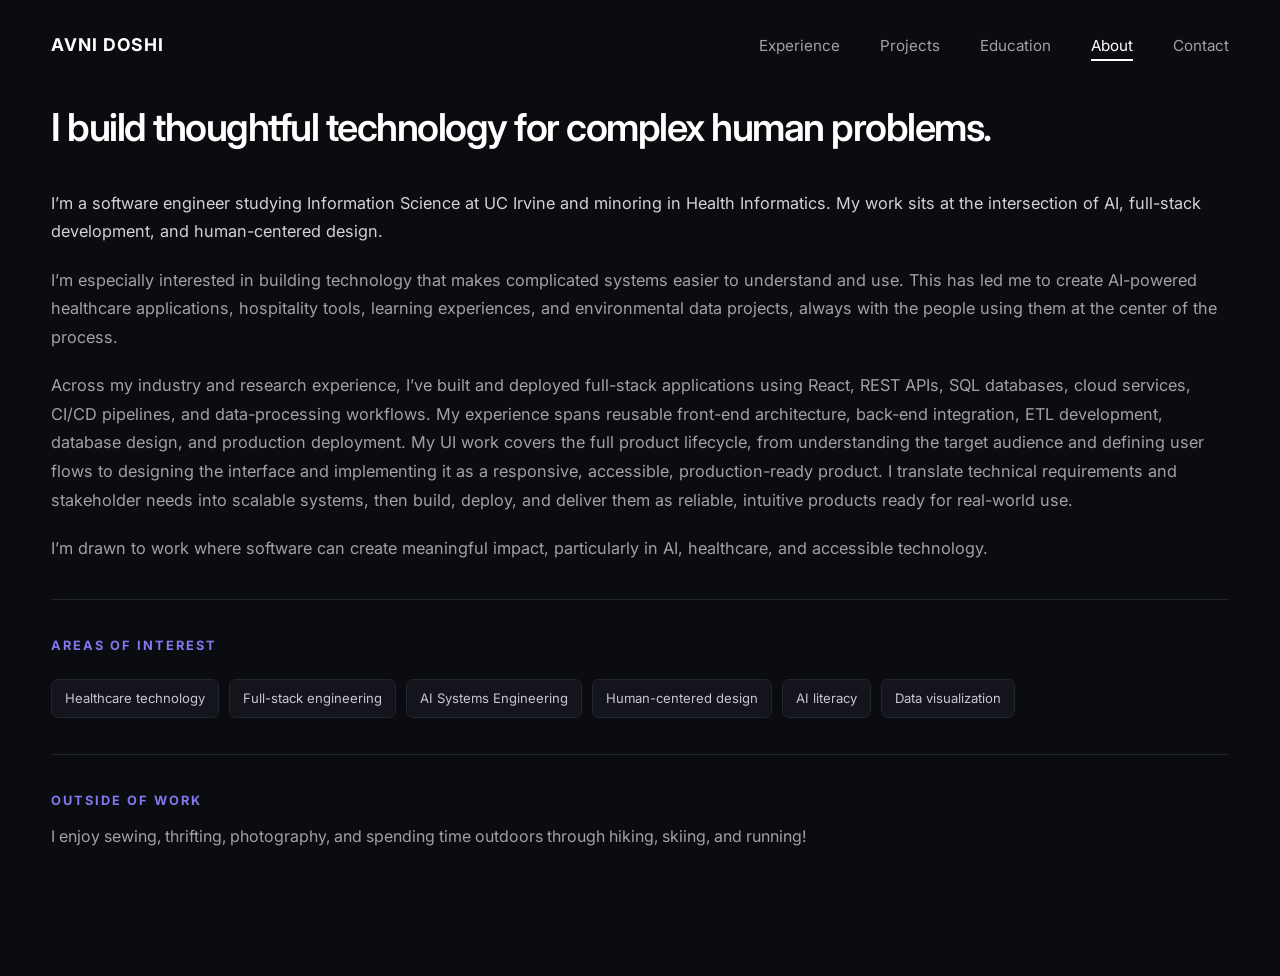
==== commit 62264731: "Refine About page messaging" ====
--- a/about.html
+++ b/about.html
@@ -13,11 +13,11 @@
     </ul></nav></header>
     <main class="about-page">
         <section class="about-intro">
-            <h1>I build thoughtful technology for complex, human problems.</h1>
+            <h1>I build thoughtful technology for complex human problems.</h1>
             <div class="about-copy">
-                <p>Hi! I’m Avni, a software engineer studying Information Science at UC Irvine and minoring in Health Informatics. My work sits at the intersection of AI, full-stack development, and human-centered design.</p>
+                <p>I’m a software engineer studying Information Science at UC Irvine and minoring in Health Informatics. My work sits at the intersection of AI, full-stack development, and human-centered design.</p>
                 <p>I’m especially interested in building technology that makes complicated systems easier to understand and use. This has led me to create AI-powered healthcare applications, hospitality tools, learning experiences, and environmental data projects, always with the people using them at the center of the process.</p>
-                <p>Across my industry and research experience, I’ve built and deployed full-stack applications using React, REST APIs, SQL databases, cloud services, CI/CD pipelines, and data-processing workflows. My experience spans reusable front-end architecture, back-end integration, ETL development, database design, and production deployment. My UI work covers the full product lifecycle, from understanding the target audience and defining user flows to designing the interface and implementing it as a responsive, accessible, production-ready product. I translate technical requirements and stakeholder needs into scalable systems that are reliable, intuitive, and ready for real-world use.</p>
+                <p>Across my industry and research experience, I’ve built and deployed full-stack applications using React, REST APIs, SQL databases, cloud services, CI/CD pipelines, and data-processing workflows. My experience spans reusable front-end architecture, back-end integration, ETL development, database design, and production deployment. My UI work covers the full product lifecycle, from understanding the target audience and defining user flows to designing the interface and implementing it as a responsive, accessible, production-ready product. I translate technical requirements and stakeholder needs into scalable systems, then build, deploy, and deliver them as reliable, intuitive products ready for real-world use.</p>
                 <p>I’m drawn to work where software can create meaningful impact, particularly in AI, healthcare, and accessible technology.</p>
             </div>
         </section>
--- a/style.css
+++ b/style.css
@@ -43,12 +43,17 @@
 /* Navigation */
 
 header {
+    position: sticky;
+    top: 0;
+    z-index: 1000;
+
     display: flex;
     justify-content: space-between;
     align-items: center;
 
     width: 100%;
     padding: 2rem 0 1rem;
+    background-color: var(--background);
 }
 
 .logo {
